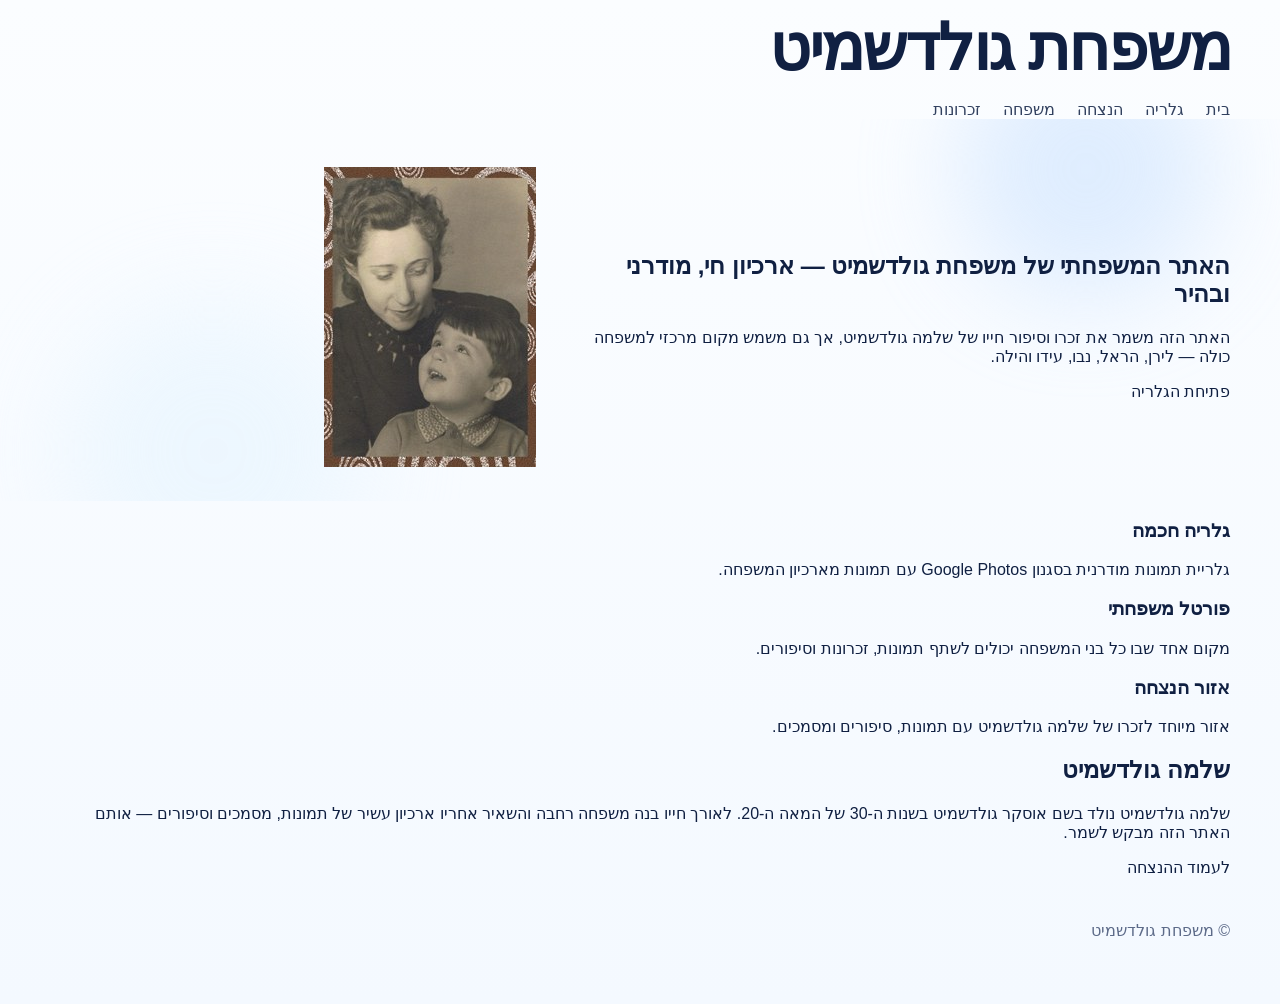
==== index.html @ f8fb91e3 "Update index.html" ====
<!DOCTYPE html>
<html lang="he" dir="rtl">

<head>
<meta charset="UTF-8">
<meta name="viewport" content="width=device-width, initial-scale=1.0">

<title>משפחת גולדשמיט</title>

<link rel="stylesheet" href="styles.css">

</head>

<body>

<header class="header">
<div class="container">

<h1 class="logo">משפחת גולדשמיט</h1>

<nav class="nav">

<a href="index.html">בית</a>
<a href="gallery.html">גלריה</a>
<a href="memorial.html">הנצחה</a>
<a href="family.html">משפחה</a>
<a href="memories.html">זכרונות</a>

</nav>

</div>
</header>


<section class="hero">

<div class="container hero-grid">

<div class="hero-text">

<h2>
האתר המשפחתי של משפחת גולדשמיט —
ארכיון חי, מודרני ובהיר
</h2>

<p>
האתר הזה משמר את זכרו וסיפור חייו של שלמה גולדשמיט,
אך גם משמש מקום מרכזי למשפחה כולה —
לירן, הראל, נבו, עידו והילה.
</p>

<a class="button" href="gallery.html">
פתיחת הגלריה
</a>

</div>

<div class="hero-image">

<img src="hero.jpg" alt="שלמה גולדשמיט">

</div>

</div>

</section>


<section class="features">

<div class="container features-grid">

<div class="feature">
<h3>גלריה חכמה</h3>
<p>
גלריית תמונות מודרנית בסגנון Google Photos
עם תמונות מארכיון המשפחה.
</p>
</div>

<div class="feature">
<h3>פורטל משפחתי</h3>
<p>
מקום אחד שבו כל בני המשפחה יכולים לשתף
תמונות, זכרונות וסיפורים.
</p>
</div>

<div class="feature">
<h3>אזור הנצחה</h3>
<p>
אזור מיוחד לזכרו של שלמה גולדשמיט
עם תמונות, סיפורים ומסמכים.
</p>
</div>

</div>

</section>


<section class="about">

<div class="container">

<h2>שלמה גולדשמיט</h2>

<p>
שלמה גולדשמיט נולד בשם אוסקר גולדשמיט בשנות ה-30 של המאה ה-20.
לאורך חייו בנה משפחה רחבה והשאיר אחריו ארכיון עשיר של תמונות,
מסמכים וסיפורים — אותם האתר הזה מבקש לשמר.
</p>

<a class="button" href="memorial.html">
לעמוד ההנצחה
</a>

</div>

</section>


<footer class="footer">

<div class="container">

<p>
© משפחת גולדשמיט
</p>

</div>

</footer>

</body>
</html>
---- styles.css ----
:root{--bg:#f8fbff;--surface:#ffffff;--surface-soft:#f1f7ff;--border:#dbeafe;--text:#102042;--muted:#5d6b89;--primary:#2563eb;--primary-dark:#1d4ed8;--accent:#0ea5e9;--shadow:0 18px 50px rgba(16,32,66,.08);--radius:24px;--radius-lg:34px;--container:min(1180px, calc(100vw - 32px));}
*{box-sizing:border-box}html{scroll-behavior:smooth}body{margin:0;font-family:Arial,"Noto Sans Hebrew",sans-serif;background:linear-gradient(180deg,#fbfdff 0%,#f4f9ff 100%);color:var(--text);direction:rtl}a{color:inherit;text-decoration:none}img{max-width:100%;display:block}.container{width:var(--container);margin-inline:auto}.site-header{position:sticky;top:0;z-index:30;background:rgba(255,255,255,.88);backdrop-filter:blur(12px);border-bottom:1px solid rgba(219,234,254,.85)}.site-header .container{display:flex;align-items:center;justify-content:space-between;gap:16px;padding:16px 0}.brand{display:flex;align-items:center;gap:12px}.brand-mark{width:46px;height:46px;border-radius:16px;background:linear-gradient(135deg,#dbeafe,#eff6ff);display:grid;place-items:center;font-weight:800;color:var(--primary)}.brand-title{font-weight:800;font-size:1.05rem}.brand-sub{font-size:.84rem;color:var(--muted)}.nav{display:flex;gap:22px;align-items:center;flex-wrap:wrap}.nav a{font-size:.98rem;color:#32415f}.nav a:hover{color:var(--primary)}.header-actions{display:flex;gap:10px;align-items:center}.btn{display:inline-flex;align-items:center;justify-content:center;gap:10px;padding:14px 22px;border-radius:999px;font-weight:700;border:1px solid transparent;cursor:pointer;transition:.2s}.btn-primary{background:linear-gradient(135deg,var(--primary),var(--accent));color:#fff;box-shadow:0 14px 30px rgba(37,99,235,.22)}.btn-primary:hover{background:linear-gradient(135deg,var(--primary-dark),var(--primary));transform:translateY(-1px)}.btn-secondary{background:#fff;border-color:#dbe3f4;color:#273552}.hero{padding:48px 0 34px;position:relative;overflow:hidden}.hero:before,.hero:after{content:"";position:absolute;border-radius:999px;filter:blur(50px);opacity:.45;z-index:0}.hero:before{width:260px;height:260px;background:#bfdbfe;top:-80px;right:5%}.hero:after{width:300px;height:300px;background:#e0f2fe;bottom:-100px;left:5%}.hero-grid{position:relative;z-index:1;display:grid;grid-template-columns:1.15fr .85fr;gap:36px;align-items:center}.badge{display:inline-flex;align-items:center;gap:8px;padding:9px 14px;border-radius:999px;background:rgba(255,255,255,.88);border:1px solid var(--border);font-size:.95rem;font-weight:700;color:var(--primary)}h1{font-size:clamp(2.3rem,5vw,4.5rem);line-height:1.03;margin:16px 0 18px;font-weight:900;letter-spacing:-.03em}.lead{font-size:1.1rem;line-height:1.9;color:#42516f;max-width:760px}.hero-actions{display:flex;gap:14px;flex-wrap:wrap;margin-top:28px}.stats{display:grid;grid-template-columns:repeat(3,1fr);gap:16px;margin-top:34px}.stat{padding:22px;border:1px solid rgba(255,255,255,.75);background:rgba(255,255,255,.75);backdrop-filter:blur(8px);border-radius:26px;box-shadow:var(--shadow)}.stat strong{display:block;font-size:2rem;line-height:1;font-weight:900}.stat span{display:block;font-size:.96rem;color:var(--muted);margin-top:8px;line-height:1.5}.hero-card{padding:18px;background:rgba(255,255,255,.86);border:1px solid rgba(255,255,255,.85);border-radius:34px;box-shadow:0 24px 70px rgba(16,32,66,.14)}.hero-card-top{display:flex;justify-content:space-between;align-items:center;margin-bottom:14px}.live-pill{padding:8px 12px;border-radius:999px;background:#e0f2fe;color:#0369a1;font-weight:800;font-size:.8rem}.hero-card img{border-radius:28px;aspect-ratio:4/5;object-fit:cover;width:100%}.section{padding:34px 0 20px}.section-lg{padding:72px 0}.section-title{font-size:clamp(1.8rem,3vw,3.2rem);line-height:1.12;margin:10px 0 14px;font-weight:900;letter-spacing:-.02em}.section-subtitle{font-size:.98rem;color:var(--primary);font-weight:800}.section-lead{font-size:1.02rem;line-height:1.9;color:var(--muted);max-width:780px}.cards{display:grid;gap:20px}.feature-grid{grid-template-columns:repeat(3,1fr)}.card{background:var(--surface);border:1px solid #e4eefc;border-radius:28px;padding:26px;box-shadow:var(--shadow)}.card h3{margin:10px 0 8px;font-size:1.2rem}.card p{margin:0;color:var(--muted);line-height:1.8}.family-grid{grid-template-columns:repeat(3,1fr)}.family-card{display:flex;flex-direction:column;gap:14px}.family-top{display:flex;justify-content:space-between;align-items:center;gap:12px}.pill{padding:8px 12px;border-radius:999px;background:#f1f5f9;color:#475569;font-size:.8rem;font-weight:800}.pill.active{background:#dbeafe;color:#1d4ed8}.timeline{display:grid;grid-template-columns:1.05fr .95fr;gap:26px;align-items:start}.timeline-list{display:grid;gap:16px}.timeline-item{display:grid;grid-template-columns:76px 1fr;gap:16px;padding:18px;background:#fff;border:1px solid #e4eefc;border-radius:24px;box-shadow:var(--shadow)}.timeline-year{width:76px;height:76px;border-radius:20px;background:linear-gradient(135deg,#dbeafe,#eff6ff);display:grid;place-items:center;color:var(--primary);font-weight:900}.timeline-body h4{margin:0 0 8px;font-size:1.1rem}.timeline-body p{margin:0;color:var(--muted);line-height:1.75}.gallery-toolbar{display:flex;justify-content:space-between;align-items:flex-end;gap:18px;flex-wrap:wrap;margin-bottom:22px}.filters{display:flex;flex-wrap:wrap;gap:10px}.filter-btn{padding:10px 16px;border-radius:999px;border:1px solid #dbeafe;background:#f8fbff;color:#40506f;font-weight:800;cursor:pointer}.filter-btn.active,.filter-btn:hover{background:#2563eb;color:#fff;border-color:#2563eb}.upload-box{display:flex;justify-content:space-between;align-items:center;gap:18px;padding:24px;border:2px dashed #93c5fd;background:linear-gradient(135deg,#f0f9ff,#eff6ff);border-radius:28px;box-shadow:var(--shadow);margin-bottom:24px;flex-wrap:wrap}.upload-box p{margin:6px 0 0;color:var(--muted);line-height:1.8}.gallery-grid{display:grid;grid-template-columns:repeat(4,1fr);gap:16px}.gallery-item{background:#fff;border:1px solid #e4eefc;border-radius:26px;padding:12px;box-shadow:var(--shadow);cursor:pointer;transition:.2s}.gallery-item:hover{transform:translateY(-4px);box-shadow:0 22px 45px rgba(16,32,66,.12)}.gallery-item img{width:100%;height:250px;object-fit:cover;border-radius:20px;background:#eef5ff}.gallery-meta{padding:14px 4px 6px}.gallery-meta .chip{display:inline-flex;padding:8px 12px;border-radius:999px;background:#dbeafe;color:#1d4ed8;font-size:.78rem;font-weight:900;margin-bottom:10px}.gallery-meta h4{margin:0;font-size:1rem}.gallery-meta p{margin:6px 0 0;color:var(--muted);font-size:.93rem}.quote{padding:28px;border-radius:32px;background:linear-gradient(180deg,#ffffff,#f8fbff);border:1px solid #e4eefc;box-shadow:var(--shadow)}.quote blockquote{margin:0;font-size:1.1rem;line-height:2;color:#243353}.quote cite{display:block;margin-top:12px;color:var(--muted);font-style:normal;font-weight:700}.memories-grid{display:grid;grid-template-columns:repeat(2,1fr);gap:20px}.footer{padding:28px 0 48px;color:var(--muted)}.footer-inner{padding-top:24px;border-top:1px solid #dbeafe;display:flex;justify-content:space-between;gap:20px;flex-wrap:wrap}.muted{color:var(--muted)}.center{text-align:center}.lightbox{position:fixed;inset:0;background:rgba(9,17,35,.84);display:none;align-items:center;justify-content:center;padding:20px;z-index:50}.lightbox.open{display:flex}.lightbox-panel{position:relative;max-width:min(1100px,94vw);max-height:90vh;background:#0b1326;border-radius:30px;padding:18px;box-shadow:0 24px 80px rgba(0,0,0,.35)}.lightbox img{max-width:min(1020px,88vw);max-height:72vh;border-radius:22px;object-fit:contain;background:#0b1326}.lightbox-caption{color:#eff6ff;margin-top:14px;display:flex;justify-content:space-between;gap:14px;align-items:flex-start;flex-wrap:wrap}.icon-btn{width:48px;height:48px;border:none;border-radius:999px;background:rgba(255,255,255,.12);color:white;font-size:1.35rem;cursor:pointer}.lightbox-close{position:absolute;top:16px;left:16px}.deploy{background:#fff;border:1px solid #e4eefc;border-radius:32px;padding:30px;box-shadow:var(--shadow)}.code{font-family:ui-monospace,SFMono-Regular,Menlo,Monaco,Consolas,"Liberation Mono","Courier New",monospace;background:#f8fafc;border:1px solid #e2e8f0;padding:3px 8px;border-radius:10px}.small{font-size:.92rem}ul.clean{margin:0;padding-right:18px;color:var(--muted);line-height:1.9}@media (max-width:980px){.hero-grid,.timeline,.feature-grid,.family-grid,.gallery-grid,.memories-grid{grid-template-columns:1fr 1fr}.hero-grid{grid-template-columns:1fr}}@media (max-width:720px){.nav{display:none}.site-header .container{align-items:flex-start}.stats,.feature-grid,.family-grid,.gallery-grid,.timeline,.memories-grid{grid-template-columns:1fr}.gallery-item img{height:220px}.upload-box,.gallery-toolbar,.footer-inner{align-items:flex-start}.section-lg{padding:56px 0}}
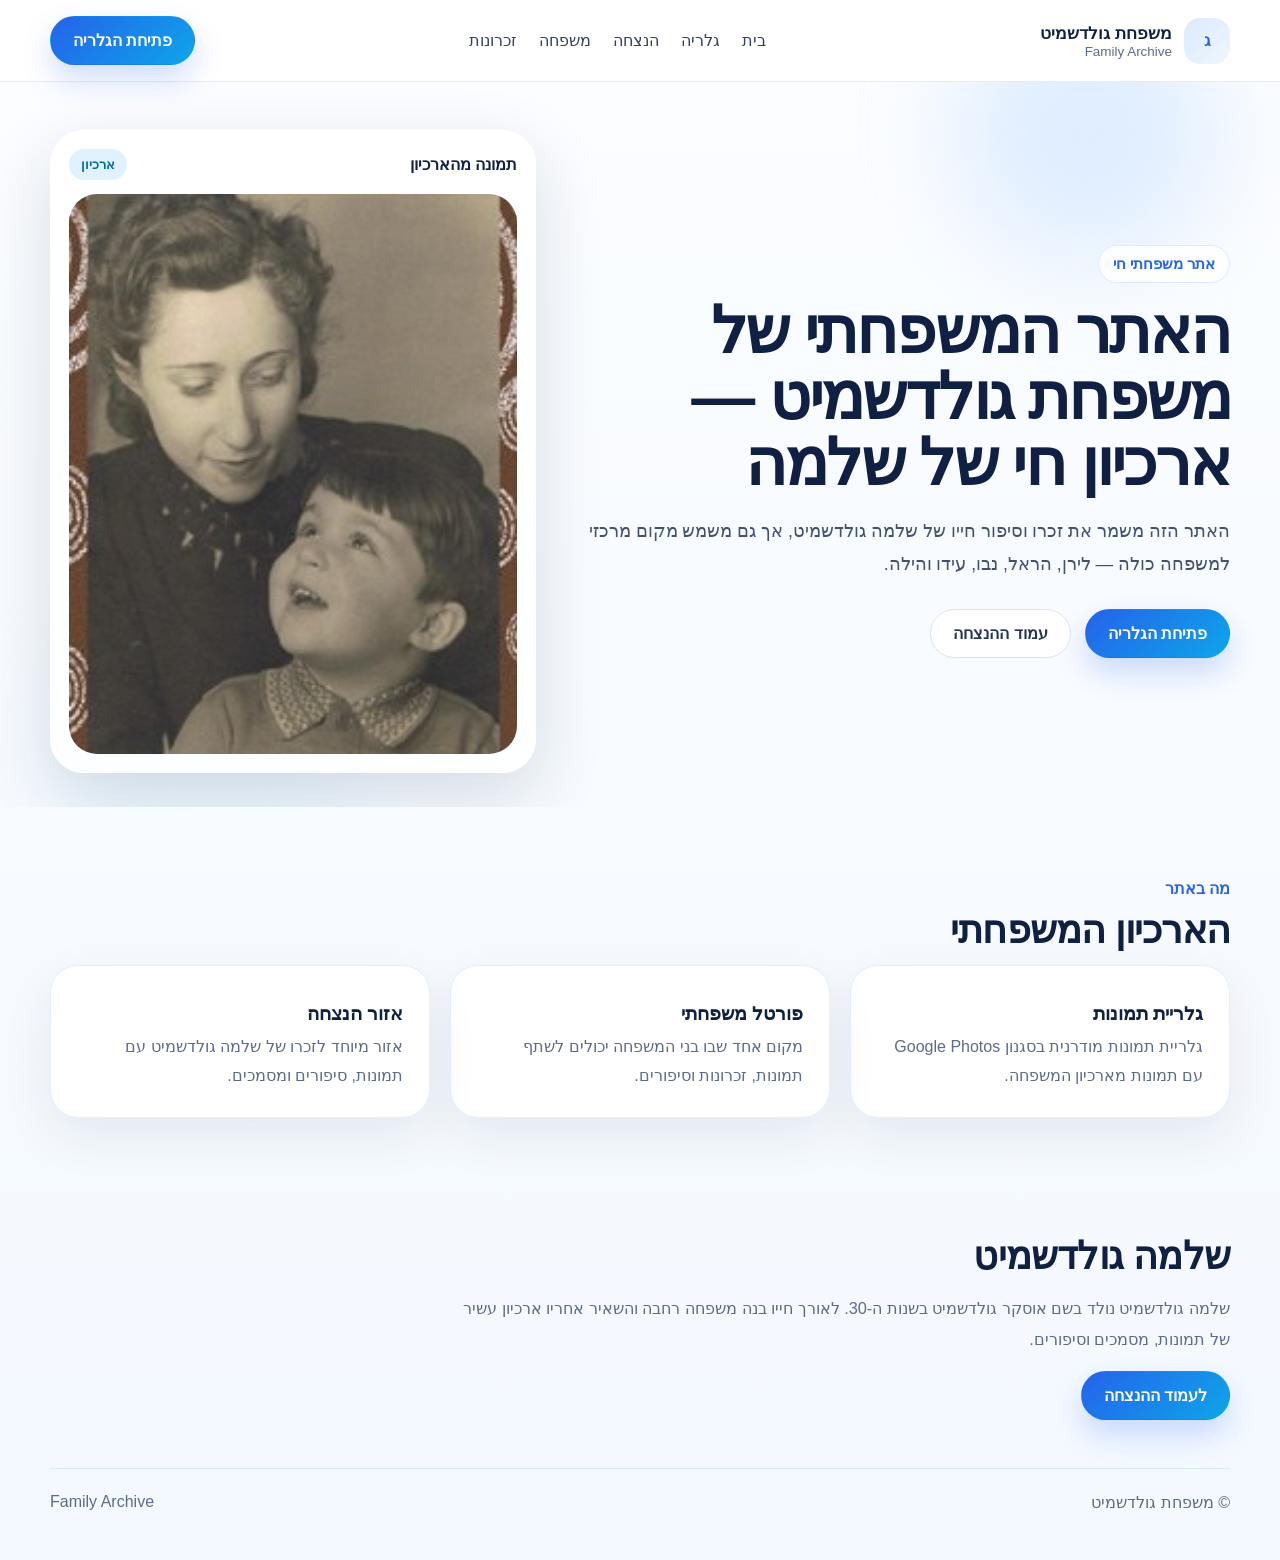
==== commit f6408186: "Update index.html" ====
--- a/index.html
+++ b/index.html
@@ -4,29 +4,35 @@
 <head>
 <meta charset="UTF-8">
 <meta name="viewport" content="width=device-width, initial-scale=1.0">
-
 <title>משפחת גולדשמיט</title>
 
-<link rel="stylesheet" href="styles.css">
-
+<link rel="stylesheet" href="assets/css/styles.css">
 </head>
 
 <body>
 
-<header class="header">
+<header class="site-header">
 <div class="container">
 
-<h1 class="logo">משפחת גולדשמיט</h1>
+<div class="brand">
+<div class="brand-mark">ג</div>
+<div>
+<div class="brand-title">משפחת גולדשמיט</div>
+<div class="brand-sub">Family Archive</div>
+</div>
+</div>
 
 <nav class="nav">
-
 <a href="index.html">בית</a>
 <a href="gallery.html">גלריה</a>
 <a href="memorial.html">הנצחה</a>
 <a href="family.html">משפחה</a>
 <a href="memories.html">זכרונות</a>
+</nav>
 
-</nav>
+<div class="header-actions">
+<a class="btn btn-primary" href="gallery.html">פתיחת הגלריה</a>
+</div>
 
 </div>
 </header>
@@ -36,28 +42,36 @@
 
 <div class="container hero-grid">
 
-<div class="hero-text">
+<div>
 
-<h2>
+<span class="badge">אתר משפחתי חי</span>
+
+<h1>
 האתר המשפחתי של משפחת גולדשמיט —
-ארכיון חי, מודרני ובהיר
-</h2>
+ארכיון חי של שלמה
+</h1>
 
-<p>
+<p class="lead">
 האתר הזה משמר את זכרו וסיפור חייו של שלמה גולדשמיט,
 אך גם משמש מקום מרכזי למשפחה כולה —
 לירן, הראל, נבו, עידו והילה.
 </p>
 
-<a class="button" href="gallery.html">
-פתיחת הגלריה
-</a>
+<div class="hero-actions">
+<a class="btn btn-primary" href="gallery.html">פתיחת הגלריה</a>
+<a class="btn btn-secondary" href="memorial.html">עמוד ההנצחה</a>
+</div>
 
 </div>
 
-<div class="hero-image">
+<div class="hero-card">
 
-<img src="hero.jpg" alt="שלמה גולדשמיט">
+<div class="hero-card-top">
+<strong>תמונה מהארכיון</strong>
+<span class="live-pill">ארכיון</span>
+</div>
+
+<img src="images/hero.jpg" alt="שלמה גולדשמיט">
 
 </div>
 
@@ -66,32 +80,38 @@
 </section>
 
 
-<section class="features">
+<section class="section section-lg">
 
-<div class="container features-grid">
+<div class="container">
 
-<div class="feature">
-<h3>גלריה חכמה</h3>
+<div class="section-subtitle">מה באתר</div>
+<h2 class="section-title">הארכיון המשפחתי</h2>
+
+<div class="cards feature-grid">
+
+<div class="card">
+<h3>גלריית תמונות</h3>
 <p>
-גלריית תמונות מודרנית בסגנון Google Photos
-עם תמונות מארכיון המשפחה.
+גלריית תמונות מודרנית בסגנון Google Photos עם תמונות מארכיון המשפחה.
 </p>
 </div>
 
-<div class="feature">
+<div class="card">
 <h3>פורטל משפחתי</h3>
 <p>
-מקום אחד שבו כל בני המשפחה יכולים לשתף
-תמונות, זכרונות וסיפורים.
+מקום אחד שבו בני המשפחה יכולים לשתף תמונות,
+זכרונות וסיפורים.
 </p>
 </div>
 
-<div class="feature">
+<div class="card">
 <h3>אזור הנצחה</h3>
 <p>
-אזור מיוחד לזכרו של שלמה גולדשמיט
-עם תמונות, סיפורים ומסמכים.
+אזור מיוחד לזכרו של שלמה גולדשמיט עם תמונות,
+סיפורים ומסמכים.
 </p>
+</div>
+
 </div>
 
 </div>
@@ -99,21 +119,19 @@
 </section>
 
 
-<section class="about">
+<section class="section">
 
 <div class="container">
 
-<h2>שלמה גולדשמיט</h2>
+<h2 class="section-title">שלמה גולדשמיט</h2>
 
-<p>
-שלמה גולדשמיט נולד בשם אוסקר גולדשמיט בשנות ה-30 של המאה ה-20.
-לאורך חייו בנה משפחה רחבה והשאיר אחריו ארכיון עשיר של תמונות,
-מסמכים וסיפורים — אותם האתר הזה מבקש לשמר.
+<p class="section-lead">
+שלמה גולדשמיט נולד בשם אוסקר גולדשמיט בשנות ה-30.
+לאורך חייו בנה משפחה רחבה והשאיר אחריו ארכיון עשיר
+של תמונות, מסמכים וסיפורים.
 </p>
 
-<a class="button" href="memorial.html">
-לעמוד ההנצחה
-</a>
+<a class="btn btn-primary" href="memorial.html">לעמוד ההנצחה</a>
 
 </div>
 
@@ -122,15 +140,16 @@
 
 <footer class="footer">
 
-<div class="container">
+<div class="container footer-inner">
 
-<p>
-© משפחת גולדשמיט
-</p>
+<span>© משפחת גולדשמיט</span>
+<span class="muted">Family Archive</span>
 
 </div>
 
 </footer>
 
+<script src="assets/js/app.js"></script>
+
 </body>
 </html>
--- a/assets/css/styles.css
+++ b/assets/css/styles.css
@@ -0,0 +1,3 @@
+
+:root{--bg:#f8fbff;--surface:#ffffff;--surface-soft:#f1f7ff;--border:#dbeafe;--text:#102042;--muted:#5d6b89;--primary:#2563eb;--primary-dark:#1d4ed8;--accent:#0ea5e9;--shadow:0 18px 50px rgba(16,32,66,.08);--radius:24px;--radius-lg:34px;--container:min(1180px, calc(100vw - 32px));}
+*{box-sizing:border-box}html{scroll-behavior:smooth}body{margin:0;font-family:Arial,"Noto Sans Hebrew",sans-serif;background:linear-gradient(180deg,#fbfdff 0%,#f4f9ff 100%);color:var(--text);direction:rtl}a{color:inherit;text-decoration:none}img{max-width:100%;display:block}.container{width:var(--container);margin-inline:auto}.site-header{position:sticky;top:0;z-index:30;background:rgba(255,255,255,.88);backdrop-filter:blur(12px);border-bottom:1px solid rgba(219,234,254,.85)}.site-header .container{display:flex;align-items:center;justify-content:space-between;gap:16px;padding:16px 0}.brand{display:flex;align-items:center;gap:12px}.brand-mark{width:46px;height:46px;border-radius:16px;background:linear-gradient(135deg,#dbeafe,#eff6ff);display:grid;place-items:center;font-weight:800;color:var(--primary)}.brand-title{font-weight:800;font-size:1.05rem}.brand-sub{font-size:.84rem;color:var(--muted)}.nav{display:flex;gap:22px;align-items:center;flex-wrap:wrap}.nav a{font-size:.98rem;color:#32415f}.nav a:hover{color:var(--primary)}.header-actions{display:flex;gap:10px;align-items:center}.btn{display:inline-flex;align-items:center;justify-content:center;gap:10px;padding:14px 22px;border-radius:999px;font-weight:700;border:1px solid transparent;cursor:pointer;transition:.2s}.btn-primary{background:linear-gradient(135deg,var(--primary),var(--accent));color:#fff;box-shadow:0 14px 30px rgba(37,99,235,.22)}.btn-primary:hover{background:linear-gradient(135deg,var(--primary-dark),var(--primary));transform:translateY(-1px)}.btn-secondary{background:#fff;border-color:#dbe3f4;color:#273552}.hero{padding:48px 0 34px;position:relative;overflow:hidden}.hero:before,.hero:after{content:"";position:absolute;border-radius:999px;filter:blur(50px);opacity:.45;z-index:0}.hero:before{width:260px;height:260px;background:#bfdbfe;top:-80px;right:5%}.hero:after{width:300px;height:300px;background:#e0f2fe;bottom:-100px;left:5%}.hero-grid{position:relative;z-index:1;display:grid;grid-template-columns:1.15fr .85fr;gap:36px;align-items:center}.badge{display:inline-flex;align-items:center;gap:8px;padding:9px 14px;border-radius:999px;background:rgba(255,255,255,.88);border:1px solid var(--border);font-size:.95rem;font-weight:700;color:var(--primary)}h1{font-size:clamp(2.3rem,5vw,4.5rem);line-height:1.03;margin:16px 0 18px;font-weight:900;letter-spacing:-.03em}.lead{font-size:1.1rem;line-height:1.9;color:#42516f;max-width:760px}.hero-actions{display:flex;gap:14px;flex-wrap:wrap;margin-top:28px}.stats{display:grid;grid-template-columns:repeat(3,1fr);gap:16px;margin-top:34px}.stat{padding:22px;border:1px solid rgba(255,255,255,.75);background:rgba(255,255,255,.75);backdrop-filter:blur(8px);border-radius:26px;box-shadow:var(--shadow)}.stat strong{display:block;font-size:2rem;line-height:1;font-weight:900}.stat span{display:block;font-size:.96rem;color:var(--muted);margin-top:8px;line-height:1.5}.hero-card{padding:18px;background:rgba(255,255,255,.86);border:1px solid rgba(255,255,255,.85);border-radius:34px;box-shadow:0 24px 70px rgba(16,32,66,.14)}.hero-card-top{display:flex;justify-content:space-between;align-items:center;margin-bottom:14px}.live-pill{padding:8px 12px;border-radius:999px;background:#e0f2fe;color:#0369a1;font-weight:800;font-size:.8rem}.hero-card img{border-radius:28px;aspect-ratio:4/5;object-fit:cover;width:100%}.section{padding:34px 0 20px}.section-lg{padding:72px 0}.section-title{font-size:clamp(1.8rem,3vw,3.2rem);line-height:1.12;margin:10px 0 14px;font-weight:900;letter-spacing:-.02em}.section-subtitle{font-size:.98rem;color:var(--primary);font-weight:800}.section-lead{font-size:1.02rem;line-height:1.9;color:var(--muted);max-width:780px}.cards{display:grid;gap:20px}.feature-grid{grid-template-columns:repeat(3,1fr)}.card{background:var(--surface);border:1px solid #e4eefc;border-radius:28px;padding:26px;box-shadow:var(--shadow)}.card h3{margin:10px 0 8px;font-size:1.2rem}.card p{margin:0;color:var(--muted);line-height:1.8}.family-grid{grid-template-columns:repeat(3,1fr)}.family-card{display:flex;flex-direction:column;gap:14px}.family-top{display:flex;justify-content:space-between;align-items:center;gap:12px}.pill{padding:8px 12px;border-radius:999px;background:#f1f5f9;color:#475569;font-size:.8rem;font-weight:800}.pill.active{background:#dbeafe;color:#1d4ed8}.timeline{display:grid;grid-template-columns:1.05fr .95fr;gap:26px;align-items:start}.timeline-list{display:grid;gap:16px}.timeline-item{display:grid;grid-template-columns:76px 1fr;gap:16px;padding:18px;background:#fff;border:1px solid #e4eefc;border-radius:24px;box-shadow:var(--shadow)}.timeline-year{width:76px;height:76px;border-radius:20px;background:linear-gradient(135deg,#dbeafe,#eff6ff);display:grid;place-items:center;color:var(--primary);font-weight:900}.timeline-body h4{margin:0 0 8px;font-size:1.1rem}.timeline-body p{margin:0;color:var(--muted);line-height:1.75}.gallery-toolbar{display:flex;justify-content:space-between;align-items:flex-end;gap:18px;flex-wrap:wrap;margin-bottom:22px}.filters{display:flex;flex-wrap:wrap;gap:10px}.filter-btn{padding:10px 16px;border-radius:999px;border:1px solid #dbeafe;background:#f8fbff;color:#40506f;font-weight:800;cursor:pointer}.filter-btn.active,.filter-btn:hover{background:#2563eb;color:#fff;border-color:#2563eb}.upload-box{display:flex;justify-content:space-between;align-items:center;gap:18px;padding:24px;border:2px dashed #93c5fd;background:linear-gradient(135deg,#f0f9ff,#eff6ff);border-radius:28px;box-shadow:var(--shadow);margin-bottom:24px;flex-wrap:wrap}.upload-box p{margin:6px 0 0;color:var(--muted);line-height:1.8}.gallery-grid{display:grid;grid-template-columns:repeat(4,1fr);gap:16px}.gallery-item{background:#fff;border:1px solid #e4eefc;border-radius:26px;padding:12px;box-shadow:var(--shadow);cursor:pointer;transition:.2s}.gallery-item:hover{transform:translateY(-4px);box-shadow:0 22px 45px rgba(16,32,66,.12)}.gallery-item img{width:100%;height:250px;object-fit:cover;border-radius:20px;background:#eef5ff}.gallery-meta{padding:14px 4px 6px}.gallery-meta .chip{display:inline-flex;padding:8px 12px;border-radius:999px;background:#dbeafe;color:#1d4ed8;font-size:.78rem;font-weight:900;margin-bottom:10px}.gallery-meta h4{margin:0;font-size:1rem}.gallery-meta p{margin:6px 0 0;color:var(--muted);font-size:.93rem}.quote{padding:28px;border-radius:32px;background:linear-gradient(180deg,#ffffff,#f8fbff);border:1px solid #e4eefc;box-shadow:var(--shadow)}.quote blockquote{margin:0;font-size:1.1rem;line-height:2;color:#243353}.quote cite{display:block;margin-top:12px;color:var(--muted);font-style:normal;font-weight:700}.memories-grid{display:grid;grid-template-columns:repeat(2,1fr);gap:20px}.footer{padding:28px 0 48px;color:var(--muted)}.footer-inner{padding-top:24px;border-top:1px solid #dbeafe;display:flex;justify-content:space-between;gap:20px;flex-wrap:wrap}.muted{color:var(--muted)}.center{text-align:center}.lightbox{position:fixed;inset:0;background:rgba(9,17,35,.84);display:none;align-items:center;justify-content:center;padding:20px;z-index:50}.lightbox.open{display:flex}.lightbox-panel{position:relative;max-width:min(1100px,94vw);max-height:90vh;background:#0b1326;border-radius:30px;padding:18px;box-shadow:0 24px 80px rgba(0,0,0,.35)}.lightbox img{max-width:min(1020px,88vw);max-height:72vh;border-radius:22px;object-fit:contain;background:#0b1326}.lightbox-caption{color:#eff6ff;margin-top:14px;display:flex;justify-content:space-between;gap:14px;align-items:flex-start;flex-wrap:wrap}.icon-btn{width:48px;height:48px;border:none;border-radius:999px;background:rgba(255,255,255,.12);color:white;font-size:1.35rem;cursor:pointer}.lightbox-close{position:absolute;top:16px;left:16px}.deploy{background:#fff;border:1px solid #e4eefc;border-radius:32px;padding:30px;box-shadow:var(--shadow)}.code{font-family:ui-monospace,SFMono-Regular,Menlo,Monaco,Consolas,"Liberation Mono","Courier New",monospace;background:#f8fafc;border:1px solid #e2e8f0;padding:3px 8px;border-radius:10px}.small{font-size:.92rem}ul.clean{margin:0;padding-right:18px;color:var(--muted);line-height:1.9}@media (max-width:980px){.hero-grid,.timeline,.feature-grid,.family-grid,.gallery-grid,.memories-grid{grid-template-columns:1fr 1fr}.hero-grid{grid-template-columns:1fr}}@media (max-width:720px){.nav{display:none}.site-header .container{align-items:flex-start}.stats,.feature-grid,.family-grid,.gallery-grid,.timeline,.memories-grid{grid-template-columns:1fr}.gallery-item img{height:220px}.upload-box,.gallery-toolbar,.footer-inner{align-items:flex-start}.section-lg{padding:56px 0}}
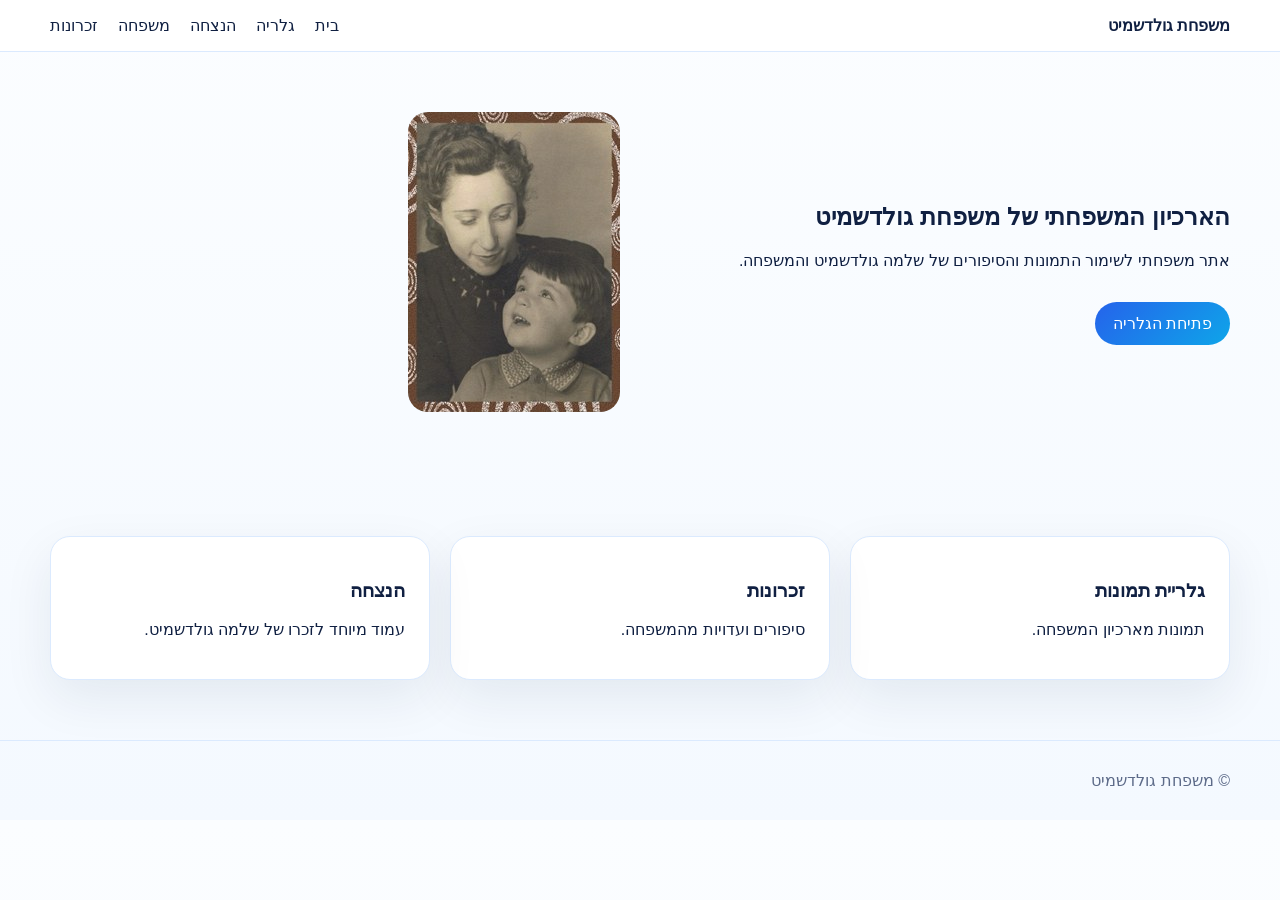
==== commit bff8f78a: "אאא" ====
--- a/index.html
+++ b/index.html
@@ -1,27 +1,16 @@
 <!DOCTYPE html>
 <html lang="he" dir="rtl">
-
 <head>
 <meta charset="UTF-8">
 <meta name="viewport" content="width=device-width, initial-scale=1.0">
 <title>משפחת גולדשמיט</title>
-
 <link rel="stylesheet" href="assets/css/styles.css">
 </head>
-
 <body>
 
 <header class="site-header">
 <div class="container">
-
-<div class="brand">
-<div class="brand-mark">ג</div>
-<div>
-<div class="brand-title">משפחת גולדשמיט</div>
-<div class="brand-sub">Family Archive</div>
-</div>
-</div>
-
+<strong>משפחת גולדשמיט</strong>
 <nav class="nav">
 <a href="index.html">בית</a>
 <a href="gallery.html">גלריה</a>
@@ -29,127 +18,38 @@
 <a href="family.html">משפחה</a>
 <a href="memories.html">זכרונות</a>
 </nav>
-
-<div class="header-actions">
-<a class="btn btn-primary" href="gallery.html">פתיחת הגלריה</a>
-</div>
-
 </div>
 </header>
 
 
 <section class="hero">
-
 <div class="container hero-grid">
-
 <div>
-
-<span class="badge">אתר משפחתי חי</span>
-
-<h1>
-האתר המשפחתי של משפחת גולדשמיט —
-ארכיון חי של שלמה
-</h1>
-
-<p class="lead">
-האתר הזה משמר את זכרו וסיפור חייו של שלמה גולדשמיט,
-אך גם משמש מקום מרכזי למשפחה כולה —
-לירן, הראל, נבו, עידו והילה.
-</p>
-
-<div class="hero-actions">
-<a class="btn btn-primary" href="gallery.html">פתיחת הגלריה</a>
-<a class="btn btn-secondary" href="memorial.html">עמוד ההנצחה</a>
+<h1>הארכיון המשפחתי של משפחת גולדשמיט</h1>
+<p>אתר משפחתי לשימור התמונות והסיפורים של שלמה גולדשמיט והמשפחה.</p>
+<a class="btn" href="gallery.html">פתיחת הגלריה</a>
 </div>
-
+<div>
+<img src="images/hero.jpg" alt="שלמה גולדשמיט">
 </div>
-
-<div class="hero-card">
-
-<div class="hero-card-top">
-<strong>תמונה מהארכיון</strong>
-<span class="live-pill">ארכיון</span>
 </div>
-
-<img src="images/hero.jpg" alt="שלמה גולדשמיט">
-
-</div>
-
-</div>
-
 </section>
 
-
-<section class="section section-lg">
-
-<div class="container">
-
-<div class="section-subtitle">מה באתר</div>
-<h2 class="section-title">הארכיון המשפחתי</h2>
-
-<div class="cards feature-grid">
-
-<div class="card">
-<h3>גלריית תמונות</h3>
-<p>
-גלריית תמונות מודרנית בסגנון Google Photos עם תמונות מארכיון המשפחה.
-</p>
+<section class="section">
+<div class="container cards">
+<div class="card"><h3>גלריית תמונות</h3><p>תמונות מארכיון המשפחה.</p></div>
+<div class="card"><h3>זכרונות</h3><p>סיפורים ועדויות מהמשפחה.</p></div>
+<div class="card"><h3>הנצחה</h3><p>עמוד מיוחד לזכרו של שלמה גולדשמיט.</p></div>
 </div>
-
-<div class="card">
-<h3>פורטל משפחתי</h3>
-<p>
-מקום אחד שבו בני המשפחה יכולים לשתף תמונות,
-זכרונות וסיפורים.
-</p>
-</div>
-
-<div class="card">
-<h3>אזור הנצחה</h3>
-<p>
-אזור מיוחד לזכרו של שלמה גולדשמיט עם תמונות,
-סיפורים ומסמכים.
-</p>
-</div>
-
-</div>
-
-</div>
-
-</section>
-
-
-<section class="section">
-
-<div class="container">
-
-<h2 class="section-title">שלמה גולדשמיט</h2>
-
-<p class="section-lead">
-שלמה גולדשמיט נולד בשם אוסקר גולדשמיט בשנות ה-30.
-לאורך חייו בנה משפחה רחבה והשאיר אחריו ארכיון עשיר
-של תמונות, מסמכים וסיפורים.
-</p>
-
-<a class="btn btn-primary" href="memorial.html">לעמוד ההנצחה</a>
-
-</div>
-
 </section>
 
 
 <footer class="footer">
-
-<div class="container footer-inner">
-
-<span>© משפחת גולדשמיט</span>
-<span class="muted">Family Archive</span>
-
+<div class="container">
+© משפחת גולדשמיט
 </div>
-
 </footer>
 
 <script src="assets/js/app.js"></script>
-
 </body>
 </html>
--- a/assets/css/styles.css
+++ b/assets/css/styles.css
@@ -1,3 +1,16 @@
-
-:root{--bg:#f8fbff;--surface:#ffffff;--surface-soft:#f1f7ff;--border:#dbeafe;--text:#102042;--muted:#5d6b89;--primary:#2563eb;--primary-dark:#1d4ed8;--accent:#0ea5e9;--shadow:0 18px 50px rgba(16,32,66,.08);--radius:24px;--radius-lg:34px;--container:min(1180px, calc(100vw - 32px));}
-*{box-sizing:border-box}html{scroll-behavior:smooth}body{margin:0;font-family:Arial,"Noto Sans Hebrew",sans-serif;background:linear-gradient(180deg,#fbfdff 0%,#f4f9ff 100%);color:var(--text);direction:rtl}a{color:inherit;text-decoration:none}img{max-width:100%;display:block}.container{width:var(--container);margin-inline:auto}.site-header{position:sticky;top:0;z-index:30;background:rgba(255,255,255,.88);backdrop-filter:blur(12px);border-bottom:1px solid rgba(219,234,254,.85)}.site-header .container{display:flex;align-items:center;justify-content:space-between;gap:16px;padding:16px 0}.brand{display:flex;align-items:center;gap:12px}.brand-mark{width:46px;height:46px;border-radius:16px;background:linear-gradient(135deg,#dbeafe,#eff6ff);display:grid;place-items:center;font-weight:800;color:var(--primary)}.brand-title{font-weight:800;font-size:1.05rem}.brand-sub{font-size:.84rem;color:var(--muted)}.nav{display:flex;gap:22px;align-items:center;flex-wrap:wrap}.nav a{font-size:.98rem;color:#32415f}.nav a:hover{color:var(--primary)}.header-actions{display:flex;gap:10px;align-items:center}.btn{display:inline-flex;align-items:center;justify-content:center;gap:10px;padding:14px 22px;border-radius:999px;font-weight:700;border:1px solid transparent;cursor:pointer;transition:.2s}.btn-primary{background:linear-gradient(135deg,var(--primary),var(--accent));color:#fff;box-shadow:0 14px 30px rgba(37,99,235,.22)}.btn-primary:hover{background:linear-gradient(135deg,var(--primary-dark),var(--primary));transform:translateY(-1px)}.btn-secondary{background:#fff;border-color:#dbe3f4;color:#273552}.hero{padding:48px 0 34px;position:relative;overflow:hidden}.hero:before,.hero:after{content:"";position:absolute;border-radius:999px;filter:blur(50px);opacity:.45;z-index:0}.hero:before{width:260px;height:260px;background:#bfdbfe;top:-80px;right:5%}.hero:after{width:300px;height:300px;background:#e0f2fe;bottom:-100px;left:5%}.hero-grid{position:relative;z-index:1;display:grid;grid-template-columns:1.15fr .85fr;gap:36px;align-items:center}.badge{display:inline-flex;align-items:center;gap:8px;padding:9px 14px;border-radius:999px;background:rgba(255,255,255,.88);border:1px solid var(--border);font-size:.95rem;font-weight:700;color:var(--primary)}h1{font-size:clamp(2.3rem,5vw,4.5rem);line-height:1.03;margin:16px 0 18px;font-weight:900;letter-spacing:-.03em}.lead{font-size:1.1rem;line-height:1.9;color:#42516f;max-width:760px}.hero-actions{display:flex;gap:14px;flex-wrap:wrap;margin-top:28px}.stats{display:grid;grid-template-columns:repeat(3,1fr);gap:16px;margin-top:34px}.stat{padding:22px;border:1px solid rgba(255,255,255,.75);background:rgba(255,255,255,.75);backdrop-filter:blur(8px);border-radius:26px;box-shadow:var(--shadow)}.stat strong{display:block;font-size:2rem;line-height:1;font-weight:900}.stat span{display:block;font-size:.96rem;color:var(--muted);margin-top:8px;line-height:1.5}.hero-card{padding:18px;background:rgba(255,255,255,.86);border:1px solid rgba(255,255,255,.85);border-radius:34px;box-shadow:0 24px 70px rgba(16,32,66,.14)}.hero-card-top{display:flex;justify-content:space-between;align-items:center;margin-bottom:14px}.live-pill{padding:8px 12px;border-radius:999px;background:#e0f2fe;color:#0369a1;font-weight:800;font-size:.8rem}.hero-card img{border-radius:28px;aspect-ratio:4/5;object-fit:cover;width:100%}.section{padding:34px 0 20px}.section-lg{padding:72px 0}.section-title{font-size:clamp(1.8rem,3vw,3.2rem);line-height:1.12;margin:10px 0 14px;font-weight:900;letter-spacing:-.02em}.section-subtitle{font-size:.98rem;color:var(--primary);font-weight:800}.section-lead{font-size:1.02rem;line-height:1.9;color:var(--muted);max-width:780px}.cards{display:grid;gap:20px}.feature-grid{grid-template-columns:repeat(3,1fr)}.card{background:var(--surface);border:1px solid #e4eefc;border-radius:28px;padding:26px;box-shadow:var(--shadow)}.card h3{margin:10px 0 8px;font-size:1.2rem}.card p{margin:0;color:var(--muted);line-height:1.8}.family-grid{grid-template-columns:repeat(3,1fr)}.family-card{display:flex;flex-direction:column;gap:14px}.family-top{display:flex;justify-content:space-between;align-items:center;gap:12px}.pill{padding:8px 12px;border-radius:999px;background:#f1f5f9;color:#475569;font-size:.8rem;font-weight:800}.pill.active{background:#dbeafe;color:#1d4ed8}.timeline{display:grid;grid-template-columns:1.05fr .95fr;gap:26px;align-items:start}.timeline-list{display:grid;gap:16px}.timeline-item{display:grid;grid-template-columns:76px 1fr;gap:16px;padding:18px;background:#fff;border:1px solid #e4eefc;border-radius:24px;box-shadow:var(--shadow)}.timeline-year{width:76px;height:76px;border-radius:20px;background:linear-gradient(135deg,#dbeafe,#eff6ff);display:grid;place-items:center;color:var(--primary);font-weight:900}.timeline-body h4{margin:0 0 8px;font-size:1.1rem}.timeline-body p{margin:0;color:var(--muted);line-height:1.75}.gallery-toolbar{display:flex;justify-content:space-between;align-items:flex-end;gap:18px;flex-wrap:wrap;margin-bottom:22px}.filters{display:flex;flex-wrap:wrap;gap:10px}.filter-btn{padding:10px 16px;border-radius:999px;border:1px solid #dbeafe;background:#f8fbff;color:#40506f;font-weight:800;cursor:pointer}.filter-btn.active,.filter-btn:hover{background:#2563eb;color:#fff;border-color:#2563eb}.upload-box{display:flex;justify-content:space-between;align-items:center;gap:18px;padding:24px;border:2px dashed #93c5fd;background:linear-gradient(135deg,#f0f9ff,#eff6ff);border-radius:28px;box-shadow:var(--shadow);margin-bottom:24px;flex-wrap:wrap}.upload-box p{margin:6px 0 0;color:var(--muted);line-height:1.8}.gallery-grid{display:grid;grid-template-columns:repeat(4,1fr);gap:16px}.gallery-item{background:#fff;border:1px solid #e4eefc;border-radius:26px;padding:12px;box-shadow:var(--shadow);cursor:pointer;transition:.2s}.gallery-item:hover{transform:translateY(-4px);box-shadow:0 22px 45px rgba(16,32,66,.12)}.gallery-item img{width:100%;height:250px;object-fit:cover;border-radius:20px;background:#eef5ff}.gallery-meta{padding:14px 4px 6px}.gallery-meta .chip{display:inline-flex;padding:8px 12px;border-radius:999px;background:#dbeafe;color:#1d4ed8;font-size:.78rem;font-weight:900;margin-bottom:10px}.gallery-meta h4{margin:0;font-size:1rem}.gallery-meta p{margin:6px 0 0;color:var(--muted);font-size:.93rem}.quote{padding:28px;border-radius:32px;background:linear-gradient(180deg,#ffffff,#f8fbff);border:1px solid #e4eefc;box-shadow:var(--shadow)}.quote blockquote{margin:0;font-size:1.1rem;line-height:2;color:#243353}.quote cite{display:block;margin-top:12px;color:var(--muted);font-style:normal;font-weight:700}.memories-grid{display:grid;grid-template-columns:repeat(2,1fr);gap:20px}.footer{padding:28px 0 48px;color:var(--muted)}.footer-inner{padding-top:24px;border-top:1px solid #dbeafe;display:flex;justify-content:space-between;gap:20px;flex-wrap:wrap}.muted{color:var(--muted)}.center{text-align:center}.lightbox{position:fixed;inset:0;background:rgba(9,17,35,.84);display:none;align-items:center;justify-content:center;padding:20px;z-index:50}.lightbox.open{display:flex}.lightbox-panel{position:relative;max-width:min(1100px,94vw);max-height:90vh;background:#0b1326;border-radius:30px;padding:18px;box-shadow:0 24px 80px rgba(0,0,0,.35)}.lightbox img{max-width:min(1020px,88vw);max-height:72vh;border-radius:22px;object-fit:contain;background:#0b1326}.lightbox-caption{color:#eff6ff;margin-top:14px;display:flex;justify-content:space-between;gap:14px;align-items:flex-start;flex-wrap:wrap}.icon-btn{width:48px;height:48px;border:none;border-radius:999px;background:rgba(255,255,255,.12);color:white;font-size:1.35rem;cursor:pointer}.lightbox-close{position:absolute;top:16px;left:16px}.deploy{background:#fff;border:1px solid #e4eefc;border-radius:32px;padding:30px;box-shadow:var(--shadow)}.code{font-family:ui-monospace,SFMono-Regular,Menlo,Monaco,Consolas,"Liberation Mono","Courier New",monospace;background:#f8fafc;border:1px solid #e2e8f0;padding:3px 8px;border-radius:10px}.small{font-size:.92rem}ul.clean{margin:0;padding-right:18px;color:var(--muted);line-height:1.9}@media (max-width:980px){.hero-grid,.timeline,.feature-grid,.family-grid,.gallery-grid,.memories-grid{grid-template-columns:1fr 1fr}.hero-grid{grid-template-columns:1fr}}@media (max-width:720px){.nav{display:none}.site-header .container{align-items:flex-start}.stats,.feature-grid,.family-grid,.gallery-grid,.timeline,.memories-grid{grid-template-columns:1fr}.gallery-item img{height:220px}.upload-box,.gallery-toolbar,.footer-inner{align-items:flex-start}.section-lg{padding:56px 0}}
+:root{--bg:#f8fbff;--surface:#ffffff;--border:#dbeafe;--text:#102042;--muted:#5d6b89;--primary:#2563eb;--accent:#0ea5e9;--shadow:0 18px 50px rgba(16,32,66,.08);--radius:24px;--container:min(1180px, calc(100vw - 32px));}
+*{box-sizing:border-box}body{margin:0;font-family:Arial,"Noto Sans Hebrew",sans-serif;background:linear-gradient(180deg,#fbfdff 0%,#f4f9ff 100%);color:var(--text);direction:rtl}
+a{text-decoration:none;color:inherit}
+.container{width:var(--container);margin-inline:auto}
+.site-header{position:sticky;top:0;background:#fff;border-bottom:1px solid var(--border)}
+.site-header .container{display:flex;align-items:center;justify-content:space-between;padding:16px 0}
+.nav{display:flex;gap:20px}
+.hero{padding:60px 0}
+.hero-grid{display:grid;grid-template-columns:1fr 1fr;gap:40px;align-items:center}
+.hero img{border-radius:20px}
+.section{padding:60px 0}
+.cards{display:grid;grid-template-columns:repeat(3,1fr);gap:20px}
+.card{background:#fff;border:1px solid var(--border);border-radius:20px;padding:24px;box-shadow:var(--shadow)}
+.footer{padding:30px 0;border-top:1px solid var(--border);color:var(--muted)}
+.btn{background:linear-gradient(135deg,var(--primary),var(--accent));color:#fff;padding:12px 18px;border-radius:999px;display:inline-block;margin-top:16px}
+@media (max-width:900px){.hero-grid,.cards{grid-template-columns:1fr}}
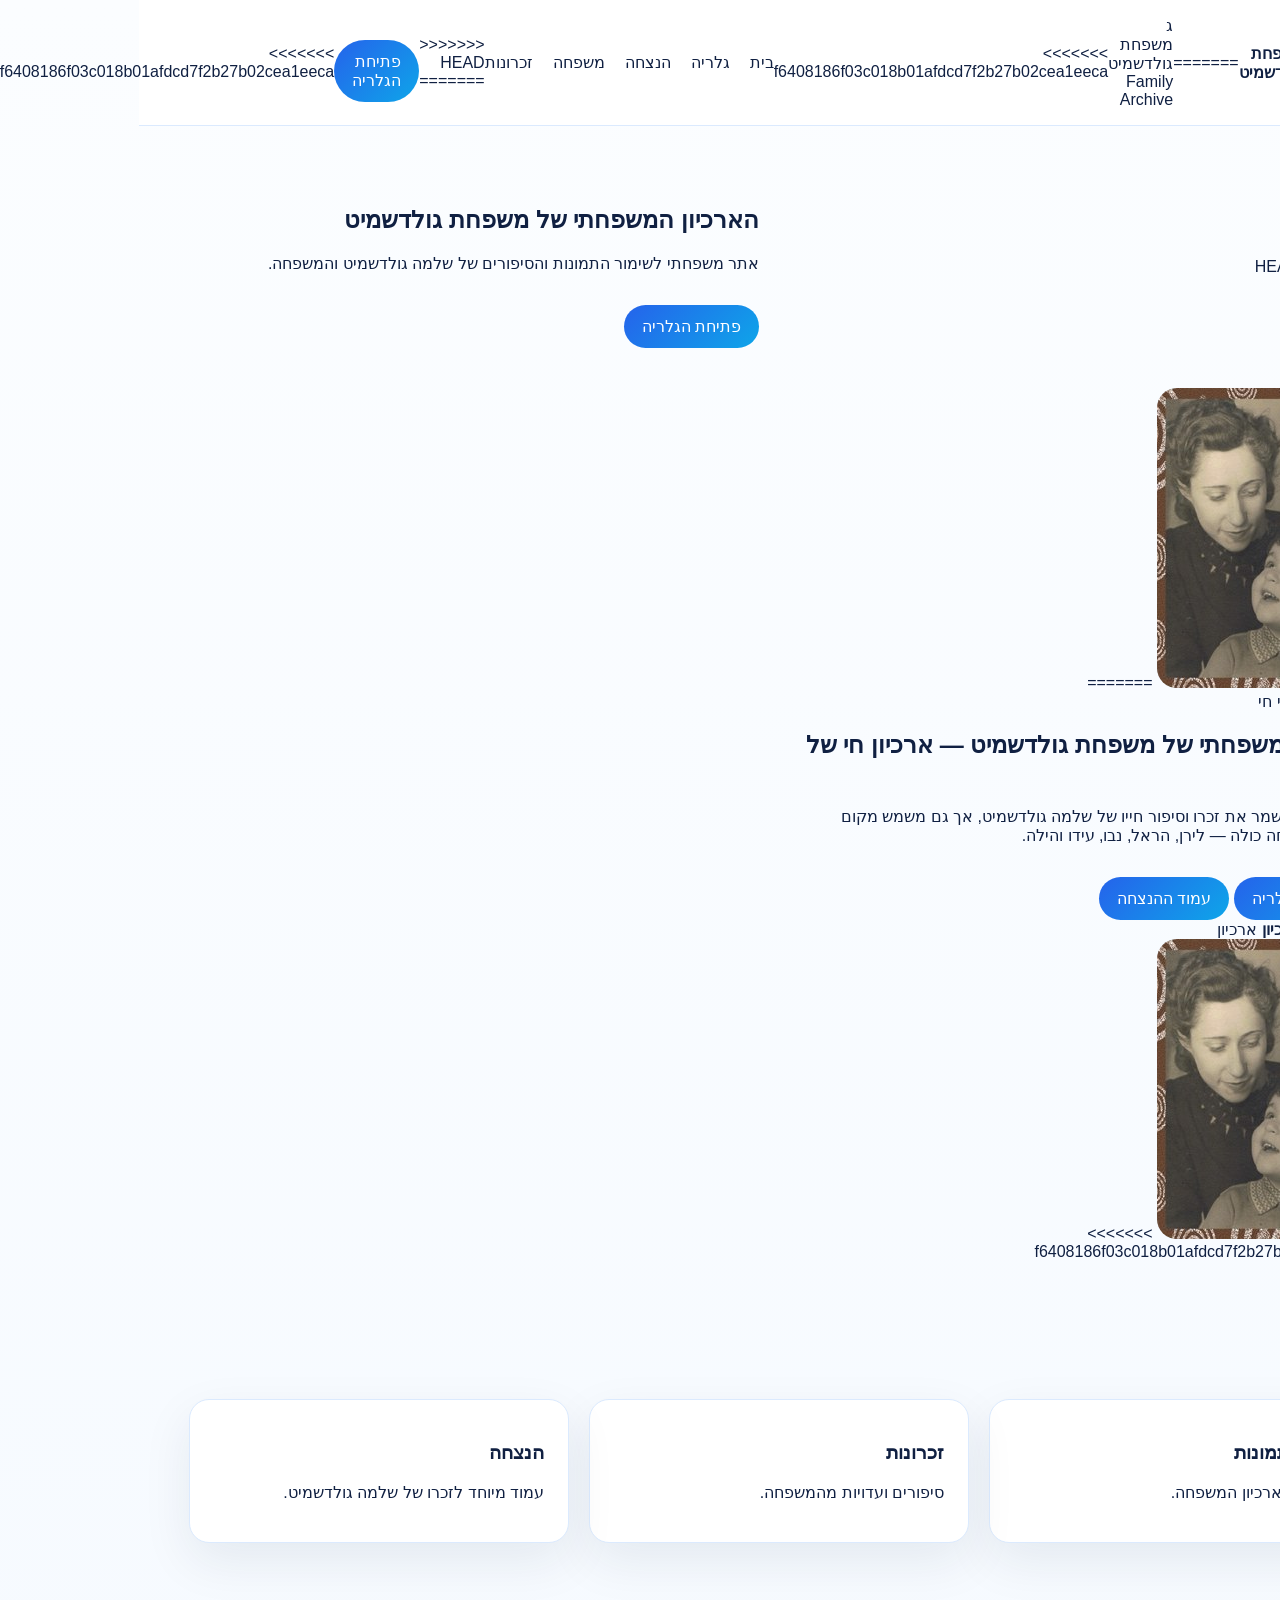
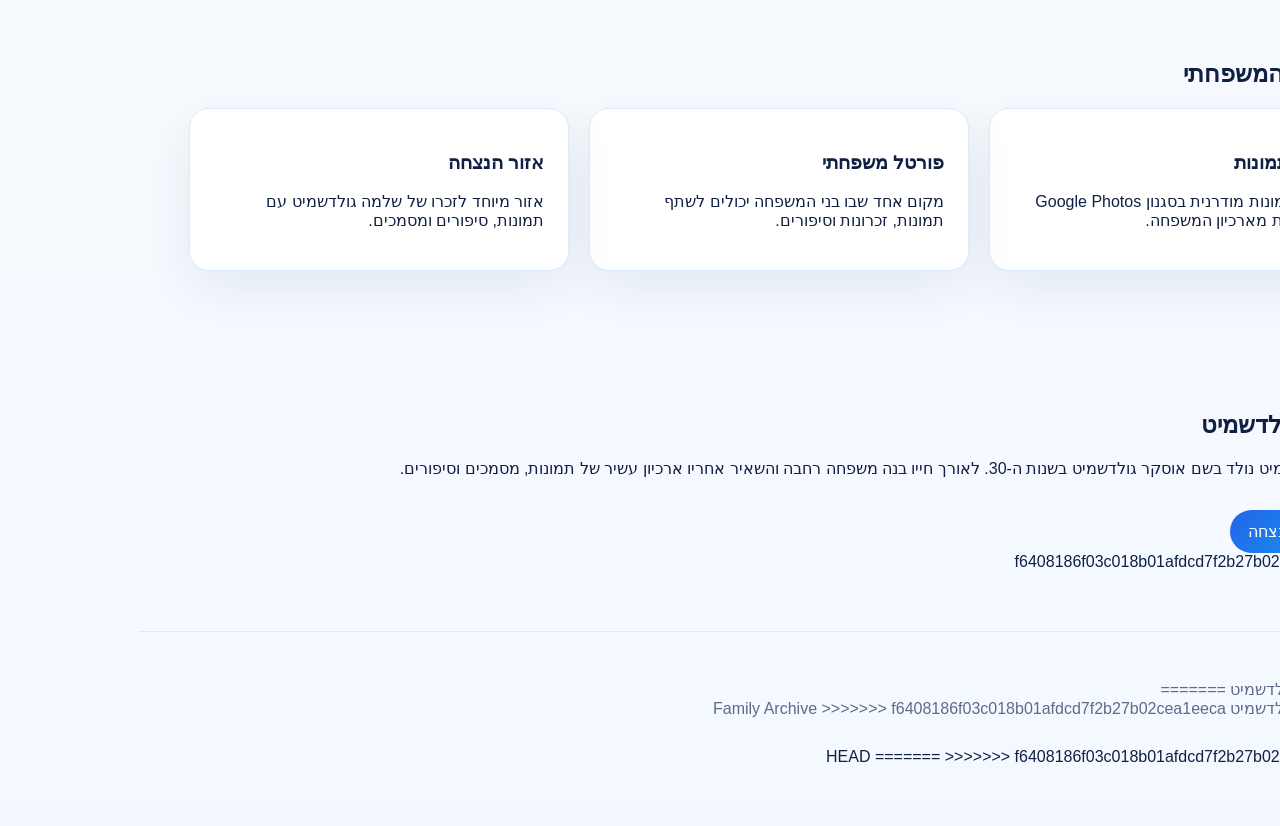
==== commit 7ee7bc20: "Update index.html" ====
--- a/index.html
+++ b/index.html
@@ -10,7 +10,19 @@
 
 <header class="site-header">
 <div class="container">
+<<<<<<< HEAD
 <strong>משפחת גולדשמיט</strong>
+=======
+
+<div class="brand">
+<div class="brand-mark">ג</div>
+<div>
+<div class="brand-title">משפחת גולדשמיט</div>
+<div class="brand-sub">Family Archive</div>
+</div>
+</div>
+
+>>>>>>> f6408186f03c018b01afdcd7f2b27b02cea1eeca
 <nav class="nav">
 <a href="index.html">בית</a>
 <a href="gallery.html">גלריה</a>
@@ -18,12 +30,21 @@
 <a href="family.html">משפחה</a>
 <a href="memories.html">זכרונות</a>
 </nav>
+<<<<<<< HEAD
+=======
+
+<div class="header-actions">
+<a class="btn btn-primary" href="gallery.html">פתיחת הגלריה</a>
+</div>
+
+>>>>>>> f6408186f03c018b01afdcd7f2b27b02cea1eeca
 </div>
 </header>
 
 
 <section class="hero">
 <div class="container hero-grid">
+<<<<<<< HEAD
 <div>
 <h1>הארכיון המשפחתי של משפחת גולדשמיט</h1>
 <p>אתר משפחתי לשימור התמונות והסיפורים של שלמה גולדשמיט והמשפחה.</p>
@@ -31,24 +52,131 @@
 </div>
 <div>
 <img src="images/hero.jpg" alt="שלמה גולדשמיט">
+=======
+
+<div>
+
+<span class="badge">אתר משפחתי חי</span>
+
+<h1>
+האתר המשפחתי של משפחת גולדשמיט —
+ארכיון חי של שלמה
+</h1>
+
+<p class="lead">
+האתר הזה משמר את זכרו וסיפור חייו של שלמה גולדשמיט,
+אך גם משמש מקום מרכזי למשפחה כולה —
+לירן, הראל, נבו, עידו והילה.
+</p>
+
+<div class="hero-actions">
+<a class="btn btn-primary" href="gallery.html">פתיחת הגלריה</a>
+<a class="btn btn-secondary" href="memorial.html">עמוד ההנצחה</a>
+</div>
+
+</div>
+
+<div class="hero-card">
+
+<div class="hero-card-top">
+<strong>תמונה מהארכיון</strong>
+<span class="live-pill">ארכיון</span>
+</div>
+
+<img src="images/hero.jpg" alt="שלמה גולדשמיט">
+
+>>>>>>> f6408186f03c018b01afdcd7f2b27b02cea1eeca
 </div>
 </div>
 </section>
 
+<<<<<<< HEAD
 <section class="section">
 <div class="container cards">
 <div class="card"><h3>גלריית תמונות</h3><p>תמונות מארכיון המשפחה.</p></div>
 <div class="card"><h3>זכרונות</h3><p>סיפורים ועדויות מהמשפחה.</p></div>
 <div class="card"><h3>הנצחה</h3><p>עמוד מיוחד לזכרו של שלמה גולדשמיט.</p></div>
 </div>
+=======
+
+<section class="section section-lg">
+
+<div class="container">
+
+<div class="section-subtitle">מה באתר</div>
+<h2 class="section-title">הארכיון המשפחתי</h2>
+
+<div class="cards feature-grid">
+
+<div class="card">
+<h3>גלריית תמונות</h3>
+<p>
+גלריית תמונות מודרנית בסגנון Google Photos עם תמונות מארכיון המשפחה.
+</p>
+</div>
+
+<div class="card">
+<h3>פורטל משפחתי</h3>
+<p>
+מקום אחד שבו בני המשפחה יכולים לשתף תמונות,
+זכרונות וסיפורים.
+</p>
+</div>
+
+<div class="card">
+<h3>אזור הנצחה</h3>
+<p>
+אזור מיוחד לזכרו של שלמה גולדשמיט עם תמונות,
+סיפורים ומסמכים.
+</p>
+</div>
+
+</div>
+
+</div>
+
+</section>
+
+
+<section class="section">
+
+<div class="container">
+
+<h2 class="section-title">שלמה גולדשמיט</h2>
+
+<p class="section-lead">
+שלמה גולדשמיט נולד בשם אוסקר גולדשמיט בשנות ה-30.
+לאורך חייו בנה משפחה רחבה והשאיר אחריו ארכיון עשיר
+של תמונות, מסמכים וסיפורים.
+</p>
+
+<a class="btn btn-primary" href="memorial.html">לעמוד ההנצחה</a>
+
+</div>
+
+>>>>>>> f6408186f03c018b01afdcd7f2b27b02cea1eeca
 </section>
 
 
 <footer class="footer">
+<<<<<<< HEAD
 <div class="container">
 © משפחת גולדשמיט
+=======
+
+<div class="container footer-inner">
+
+<span>© משפחת גולדשמיט</span>
+<span class="muted">Family Archive</span>
+
+>>>>>>> f6408186f03c018b01afdcd7f2b27b02cea1eeca
 </div>
 </footer>
+<<<<<<< HEAD
+=======
+
+<script src="assets/js/app.js"></script>
+>>>>>>> f6408186f03c018b01afdcd7f2b27b02cea1eeca
 
 <script src="assets/js/app.js"></script>
 </body>
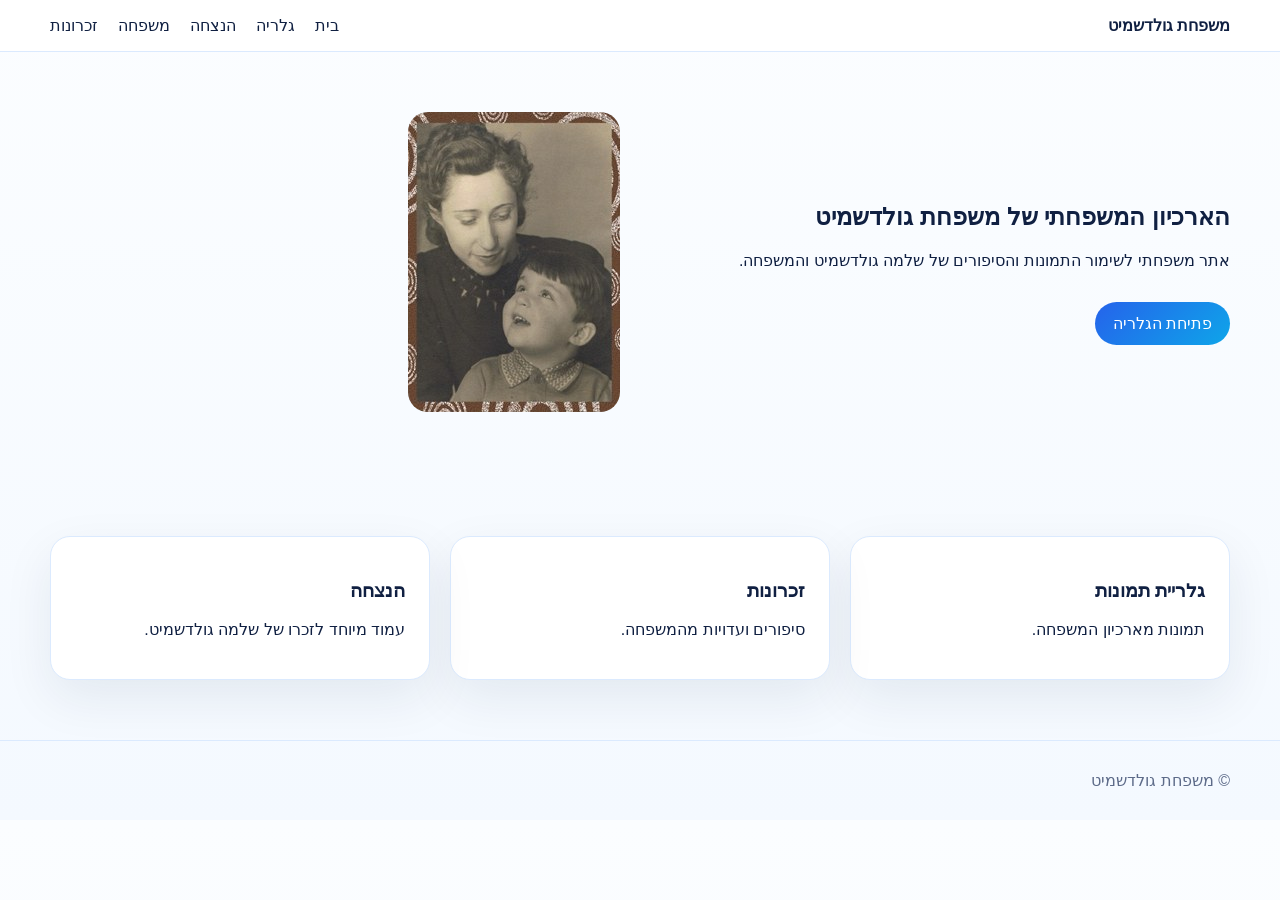
==== commit e0a25b7c: "Update index.html" ====
--- a/index.html
+++ b/index.html
@@ -10,19 +10,7 @@
 
 <header class="site-header">
 <div class="container">
-<<<<<<< HEAD
 <strong>משפחת גולדשמיט</strong>
-=======
-
-<div class="brand">
-<div class="brand-mark">ג</div>
-<div>
-<div class="brand-title">משפחת גולדשמיט</div>
-<div class="brand-sub">Family Archive</div>
-</div>
-</div>
-
->>>>>>> f6408186f03c018b01afdcd7f2b27b02cea1eeca
 <nav class="nav">
 <a href="index.html">בית</a>
 <a href="gallery.html">גלריה</a>
@@ -30,21 +18,12 @@
 <a href="family.html">משפחה</a>
 <a href="memories.html">זכרונות</a>
 </nav>
-<<<<<<< HEAD
-=======
-
-<div class="header-actions">
-<a class="btn btn-primary" href="gallery.html">פתיחת הגלריה</a>
-</div>
-
->>>>>>> f6408186f03c018b01afdcd7f2b27b02cea1eeca
 </div>
 </header>
 
 
 <section class="hero">
 <div class="container hero-grid">
-<<<<<<< HEAD
 <div>
 <h1>הארכיון המשפחתי של משפחת גולדשמיט</h1>
 <p>אתר משפחתי לשימור התמונות והסיפורים של שלמה גולדשמיט והמשפחה.</p>
@@ -52,131 +31,24 @@
 </div>
 <div>
 <img src="images/hero.jpg" alt="שלמה גולדשמיט">
-=======
-
-<div>
-
-<span class="badge">אתר משפחתי חי</span>
-
-<h1>
-האתר המשפחתי של משפחת גולדשמיט —
-ארכיון חי של שלמה
-</h1>
-
-<p class="lead">
-האתר הזה משמר את זכרו וסיפור חייו של שלמה גולדשמיט,
-אך גם משמש מקום מרכזי למשפחה כולה —
-לירן, הראל, נבו, עידו והילה.
-</p>
-
-<div class="hero-actions">
-<a class="btn btn-primary" href="gallery.html">פתיחת הגלריה</a>
-<a class="btn btn-secondary" href="memorial.html">עמוד ההנצחה</a>
-</div>
-
-</div>
-
-<div class="hero-card">
-
-<div class="hero-card-top">
-<strong>תמונה מהארכיון</strong>
-<span class="live-pill">ארכיון</span>
-</div>
-
-<img src="images/hero.jpg" alt="שלמה גולדשמיט">
-
->>>>>>> f6408186f03c018b01afdcd7f2b27b02cea1eeca
 </div>
 </div>
 </section>
 
-<<<<<<< HEAD
 <section class="section">
 <div class="container cards">
 <div class="card"><h3>גלריית תמונות</h3><p>תמונות מארכיון המשפחה.</p></div>
 <div class="card"><h3>זכרונות</h3><p>סיפורים ועדויות מהמשפחה.</p></div>
 <div class="card"><h3>הנצחה</h3><p>עמוד מיוחד לזכרו של שלמה גולדשמיט.</p></div>
 </div>
-=======
-
-<section class="section section-lg">
-
-<div class="container">
-
-<div class="section-subtitle">מה באתר</div>
-<h2 class="section-title">הארכיון המשפחתי</h2>
-
-<div class="cards feature-grid">
-
-<div class="card">
-<h3>גלריית תמונות</h3>
-<p>
-גלריית תמונות מודרנית בסגנון Google Photos עם תמונות מארכיון המשפחה.
-</p>
-</div>
-
-<div class="card">
-<h3>פורטל משפחתי</h3>
-<p>
-מקום אחד שבו בני המשפחה יכולים לשתף תמונות,
-זכרונות וסיפורים.
-</p>
-</div>
-
-<div class="card">
-<h3>אזור הנצחה</h3>
-<p>
-אזור מיוחד לזכרו של שלמה גולדשמיט עם תמונות,
-סיפורים ומסמכים.
-</p>
-</div>
-
-</div>
-
-</div>
-
-</section>
-
-
-<section class="section">
-
-<div class="container">
-
-<h2 class="section-title">שלמה גולדשמיט</h2>
-
-<p class="section-lead">
-שלמה גולדשמיט נולד בשם אוסקר גולדשמיט בשנות ה-30.
-לאורך חייו בנה משפחה רחבה והשאיר אחריו ארכיון עשיר
-של תמונות, מסמכים וסיפורים.
-</p>
-
-<a class="btn btn-primary" href="memorial.html">לעמוד ההנצחה</a>
-
-</div>
-
->>>>>>> f6408186f03c018b01afdcd7f2b27b02cea1eeca
 </section>
 
 
 <footer class="footer">
-<<<<<<< HEAD
 <div class="container">
 © משפחת גולדשמיט
-=======
-
-<div class="container footer-inner">
-
-<span>© משפחת גולדשמיט</span>
-<span class="muted">Family Archive</span>
-
->>>>>>> f6408186f03c018b01afdcd7f2b27b02cea1eeca
 </div>
 </footer>
-<<<<<<< HEAD
-=======
-
-<script src="assets/js/app.js"></script>
->>>>>>> f6408186f03c018b01afdcd7f2b27b02cea1eeca
 
 <script src="assets/js/app.js"></script>
 </body>
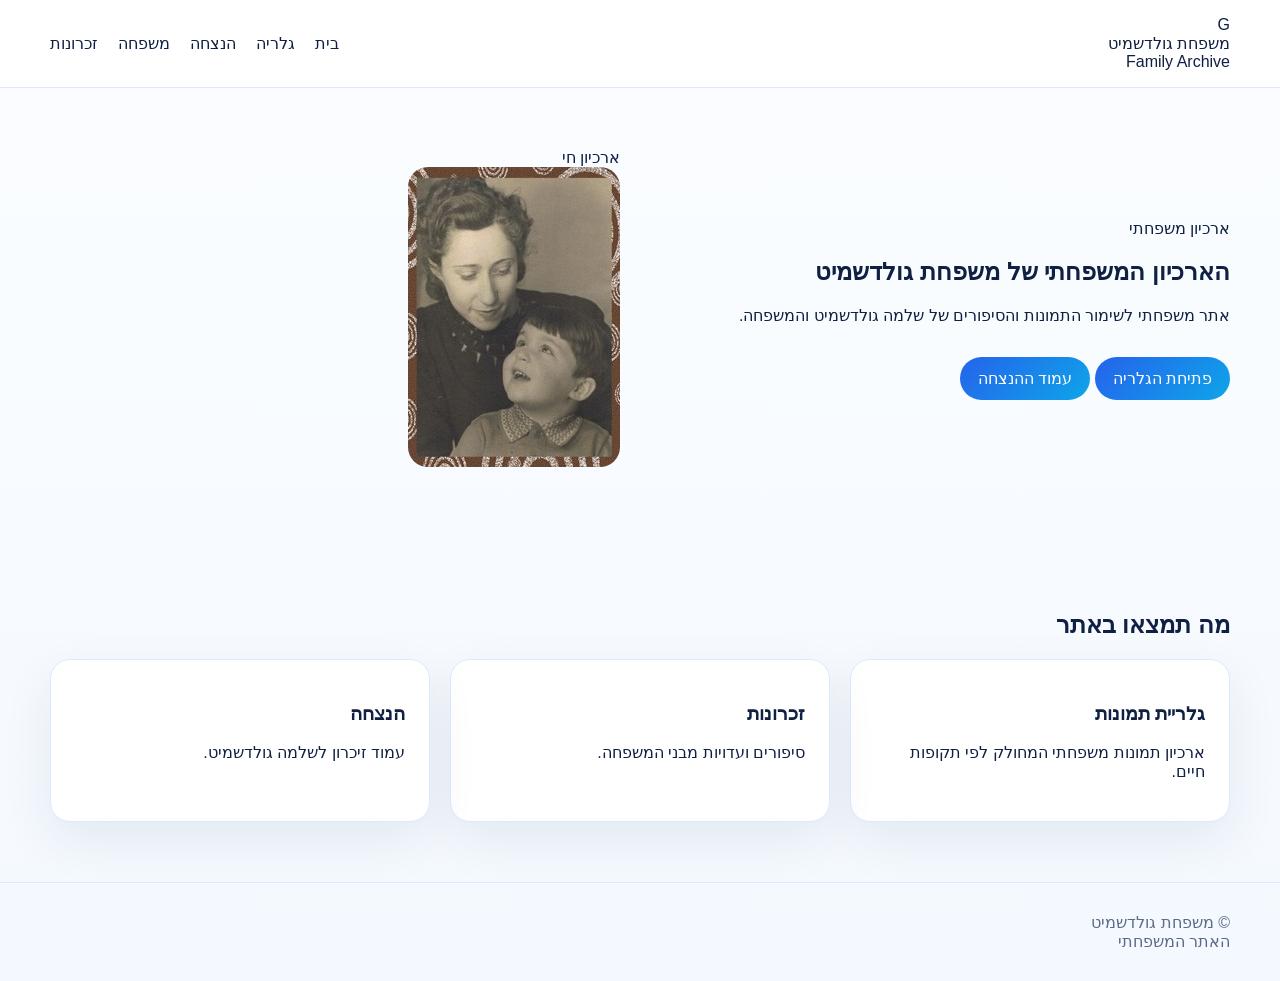
==== commit 8e620fc8: "Update index.html" ====
--- a/index.html
+++ b/index.html
@@ -1,16 +1,29 @@
 <!DOCTYPE html>
 <html lang="he" dir="rtl">
+
 <head>
 <meta charset="UTF-8">
 <meta name="viewport" content="width=device-width, initial-scale=1.0">
+
 <title>משפחת גולדשמיט</title>
+
 <link rel="stylesheet" href="assets/css/styles.css">
+
 </head>
+
 <body>
 
 <header class="site-header">
 <div class="container">
-<strong>משפחת גולדשמיט</strong>
+
+<div class="brand">
+<div class="brand-mark">G</div>
+<div>
+<div class="brand-title">משפחת גולדשמיט</div>
+<div class="brand-sub">Family Archive</div>
+</div>
+</div>
+
 <nav class="nav">
 <a href="index.html">בית</a>
 <a href="gallery.html">גלריה</a>
@@ -18,38 +31,120 @@
 <a href="family.html">משפחה</a>
 <a href="memories.html">זכרונות</a>
 </nav>
+
 </div>
 </header>
 
 
 <section class="hero">
+
 <div class="container hero-grid">
+
 <div>
-<h1>הארכיון המשפחתי של משפחת גולדשמיט</h1>
-<p>אתר משפחתי לשימור התמונות והסיפורים של שלמה גולדשמיט והמשפחה.</p>
-<a class="btn" href="gallery.html">פתיחת הגלריה</a>
+
+<span class="badge">ארכיון משפחתי</span>
+
+<h1>
+הארכיון המשפחתי של משפחת גולדשמיט
+</h1>
+
+<p class="lead">
+אתר משפחתי לשימור התמונות והסיפורים של שלמה גולדשמיט
+והמשפחה.
+</p>
+
+<div class="hero-actions">
+
+<a class="btn btn-primary" href="gallery.html">
+פתיחת הגלריה
+</a>
+
+<a class="btn btn-secondary" href="memorial.html">
+עמוד ההנצחה
+</a>
+
 </div>
-<div>
-<img src="images/hero.jpg" alt="שלמה גולדשמיט">
+
 </div>
+
+
+<div class="hero-card">
+
+<div class="hero-card-top">
+<span class="live-pill">ארכיון חי</span>
 </div>
+
+<img src="images/gallery/childhood/childhood-02.jpg">
+
+</div>
+
+</div>
+
 </section>
 
-<section class="section">
-<div class="container cards">
-<div class="card"><h3>גלריית תמונות</h3><p>תמונות מארכיון המשפחה.</p></div>
-<div class="card"><h3>זכרונות</h3><p>סיפורים ועדויות מהמשפחה.</p></div>
-<div class="card"><h3>הנצחה</h3><p>עמוד מיוחד לזכרו של שלמה גולדשמיט.</p></div>
+
+<section class="section section-lg">
+
+<div class="container">
+
+<h2 class="section-title">
+מה תמצאו באתר
+</h2>
+
+<div class="cards feature-grid">
+
+<div class="card">
+
+<h3>גלריית תמונות</h3>
+
+<p>
+ארכיון תמונות משפחתי המחולק לפי תקופות חיים.
+</p>
+
 </div>
+
+<div class="card">
+
+<h3>זכרונות</h3>
+
+<p>
+סיפורים ועדויות מבני המשפחה.
+</p>
+
+</div>
+
+<div class="card">
+
+<h3>הנצחה</h3>
+
+<p>
+עמוד זיכרון לשלמה גולדשמיט.
+</p>
+
+</div>
+
+</div>
+
+</div>
+
 </section>
 
 
 <footer class="footer">
-<div class="container">
+
+<div class="container footer-inner">
+
+<div>
 © משפחת גולדשמיט
 </div>
+
+<div class="muted">
+האתר המשפחתי
+</div>
+
+</div>
+
 </footer>
 
-<script src="assets/js/app.js"></script>
 </body>
-</html>
+</html>
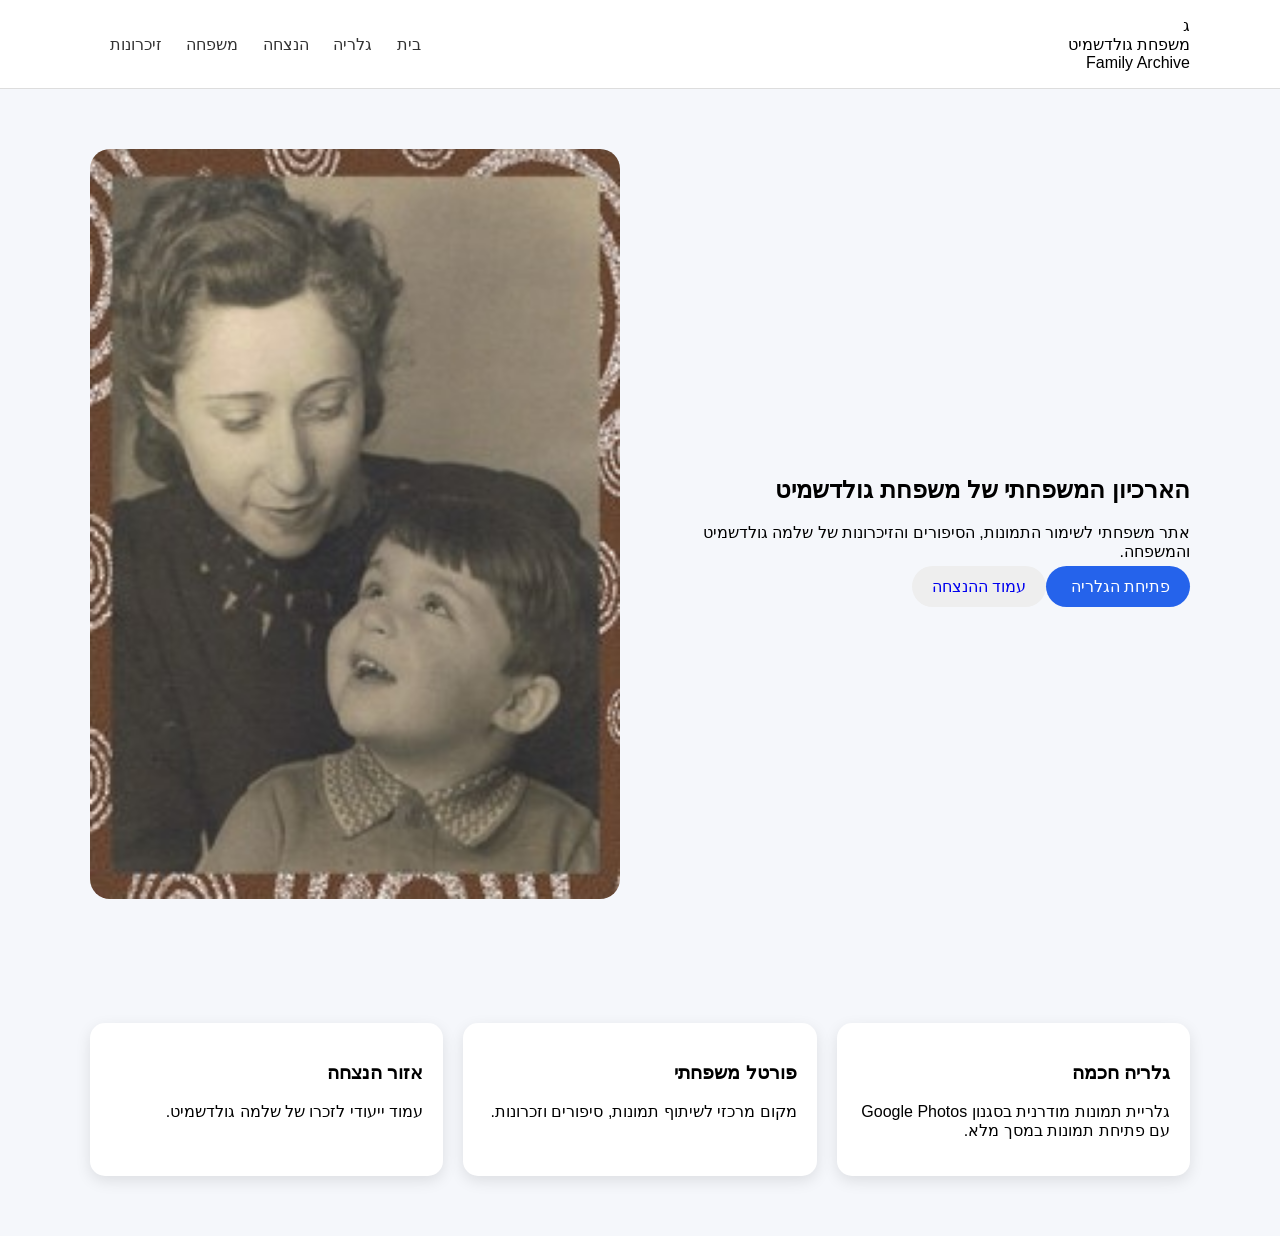
==== commit fc4087e1: "aaaa" ====
--- a/index.html
+++ b/index.html
@@ -1,9 +1,10 @@
-<!DOCTYPE html>
+<!doctype html>
+
 <html lang="he" dir="rtl">
 
 <head>
-<meta charset="UTF-8">
-<meta name="viewport" content="width=device-width, initial-scale=1.0">
+<meta charset="utf-8">
+<meta name="viewport" content="width=device-width,initial-scale=1">
 
 <title>משפחת גולדשמיט</title>
 
@@ -17,7 +18,7 @@
 <div class="container">
 
 <div class="brand">
-<div class="brand-mark">G</div>
+<div class="brand-mark">ג</div>
 <div>
 <div class="brand-title">משפחת גולדשמיט</div>
 <div class="brand-sub">Family Archive</div>
@@ -29,12 +30,11 @@
 <a href="gallery.html">גלריה</a>
 <a href="memorial.html">הנצחה</a>
 <a href="family.html">משפחה</a>
-<a href="memories.html">זכרונות</a>
+<a href="memories.html">זיכרונות</a>
 </nav>
 
 </div>
 </header>
-
 
 <section class="hero">
 
@@ -42,15 +42,15 @@
 
 <div>
 
-<span class="badge">ארכיון משפחתי</span>
-
 <h1>
 הארכיון המשפחתי של משפחת גולדשמיט
 </h1>
 
 <p class="lead">
-אתר משפחתי לשימור התמונות והסיפורים של שלמה גולדשמיט
-והמשפחה.
+
+אתר משפחתי לשימור התמונות, הסיפורים והזיכרונות
+של שלמה גולדשמיט והמשפחה.
+
 </p>
 
 <div class="hero-actions">
@@ -67,12 +67,7 @@
 
 </div>
 
-
 <div class="hero-card">
-
-<div class="hero-card-top">
-<span class="live-pill">ארכיון חי</span>
-</div>
 
 <img src="images/gallery/childhood/childhood-02.jpg">
 
@@ -82,69 +77,35 @@
 
 </section>
 
+<section class="features">
 
-<section class="section section-lg">
-
-<div class="container">
-
-<h2 class="section-title">
-מה תמצאו באתר
-</h2>
-
-<div class="cards feature-grid">
+<div class="container cards">
 
 <div class="card">
-
-<h3>גלריית תמונות</h3>
-
+<h3>גלריה חכמה</h3>
 <p>
-ארכיון תמונות משפחתי המחולק לפי תקופות חיים.
+גלריית תמונות מודרנית בסגנון Google Photos
+עם פתיחת תמונות במסך מלא.
 </p>
-
 </div>
 
 <div class="card">
-
-<h3>זכרונות</h3>
-
+<h3>פורטל משפחתי</h3>
 <p>
-סיפורים ועדויות מבני המשפחה.
+מקום מרכזי לשיתוף תמונות, סיפורים וזכרונות.
 </p>
-
 </div>
 
 <div class="card">
-
-<h3>הנצחה</h3>
-
+<h3>אזור הנצחה</h3>
 <p>
-עמוד זיכרון לשלמה גולדשמיט.
+עמוד ייעודי לזכרו של שלמה גולדשמיט.
 </p>
-
-</div>
-
 </div>
 
 </div>
 
 </section>
 
-
-<footer class="footer">
-
-<div class="container footer-inner">
-
-<div>
-© משפחת גולדשמיט
-</div>
-
-<div class="muted">
-האתר המשפחתי
-</div>
-
-</div>
-
-</footer>
-
 </body>
-</html>+</html>
--- a/assets/css/styles.css
+++ b/assets/css/styles.css
@@ -1,16 +1,105 @@
-:root{--bg:#f8fbff;--surface:#ffffff;--border:#dbeafe;--text:#102042;--muted:#5d6b89;--primary:#2563eb;--accent:#0ea5e9;--shadow:0 18px 50px rgba(16,32,66,.08);--radius:24px;--container:min(1180px, calc(100vw - 32px));}
-*{box-sizing:border-box}body{margin:0;font-family:Arial,"Noto Sans Hebrew",sans-serif;background:linear-gradient(180deg,#fbfdff 0%,#f4f9ff 100%);color:var(--text);direction:rtl}
-a{text-decoration:none;color:inherit}
-.container{width:var(--container);margin-inline:auto}
-.site-header{position:sticky;top:0;background:#fff;border-bottom:1px solid var(--border)}
-.site-header .container{display:flex;align-items:center;justify-content:space-between;padding:16px 0}
-.nav{display:flex;gap:20px}
-.hero{padding:60px 0}
-.hero-grid{display:grid;grid-template-columns:1fr 1fr;gap:40px;align-items:center}
-.hero img{border-radius:20px}
-.section{padding:60px 0}
-.cards{display:grid;grid-template-columns:repeat(3,1fr);gap:20px}
-.card{background:#fff;border:1px solid var(--border);border-radius:20px;padding:24px;box-shadow:var(--shadow)}
-.footer{padding:30px 0;border-top:1px solid var(--border);color:var(--muted)}
-.btn{background:linear-gradient(135deg,var(--primary),var(--accent));color:#fff;padding:12px 18px;border-radius:999px;display:inline-block;margin-top:16px}
-@media (max-width:900px){.hero-grid,.cards{grid-template-columns:1fr}}+body{
+font-family:Arial;
+margin:0;
+background:#f5f7fb;
+direction:rtl;
+}
+
+.container{
+width:1100px;
+max-width:95%;
+margin:auto;
+}
+
+.site-header{
+background:white;
+border-bottom:1px solid #ddd;
+}
+
+.site-header .container{
+display:flex;
+justify-content:space-between;
+align-items:center;
+padding:16px 0;
+}
+
+.nav a{
+margin-left:20px;
+text-decoration:none;
+color:#333;
+}
+
+.hero{
+padding:60px 0;
+}
+
+.hero-grid{
+display:grid;
+grid-template-columns:1fr 1fr;
+gap:40px;
+align-items:center;
+}
+
+.hero-card img{
+width:100%;
+border-radius:20px;
+}
+
+.btn{
+padding:12px 20px;
+border-radius:30px;
+text-decoration:none;
+}
+
+.btn-primary{
+background:#2563eb;
+color:white;
+}
+
+.btn-secondary{
+background:#eee;
+}
+
+.cards{
+display:grid;
+grid-template-columns:repeat(3,1fr);
+gap:20px;
+padding:60px 0;
+}
+
+.card{
+background:white;
+padding:20px;
+border-radius:15px;
+box-shadow:0 5px 15px rgba(0,0,0,0.1);
+}
+
+.gallery-grid{
+column-count:4;
+column-gap:16px;
+margin-top:40px;
+}
+
+.gallery-grid img{
+width:100%;
+margin-bottom:16px;
+border-radius:12px;
+cursor:pointer;
+}
+
+.lightbox{
+position:fixed;
+top:0;
+left:0;
+right:0;
+bottom:0;
+background:black;
+display:none;
+align-items:center;
+justify-content:center;
+}
+
+.lightbox img{
+max-width:90%;
+max-height:90%;
+}
